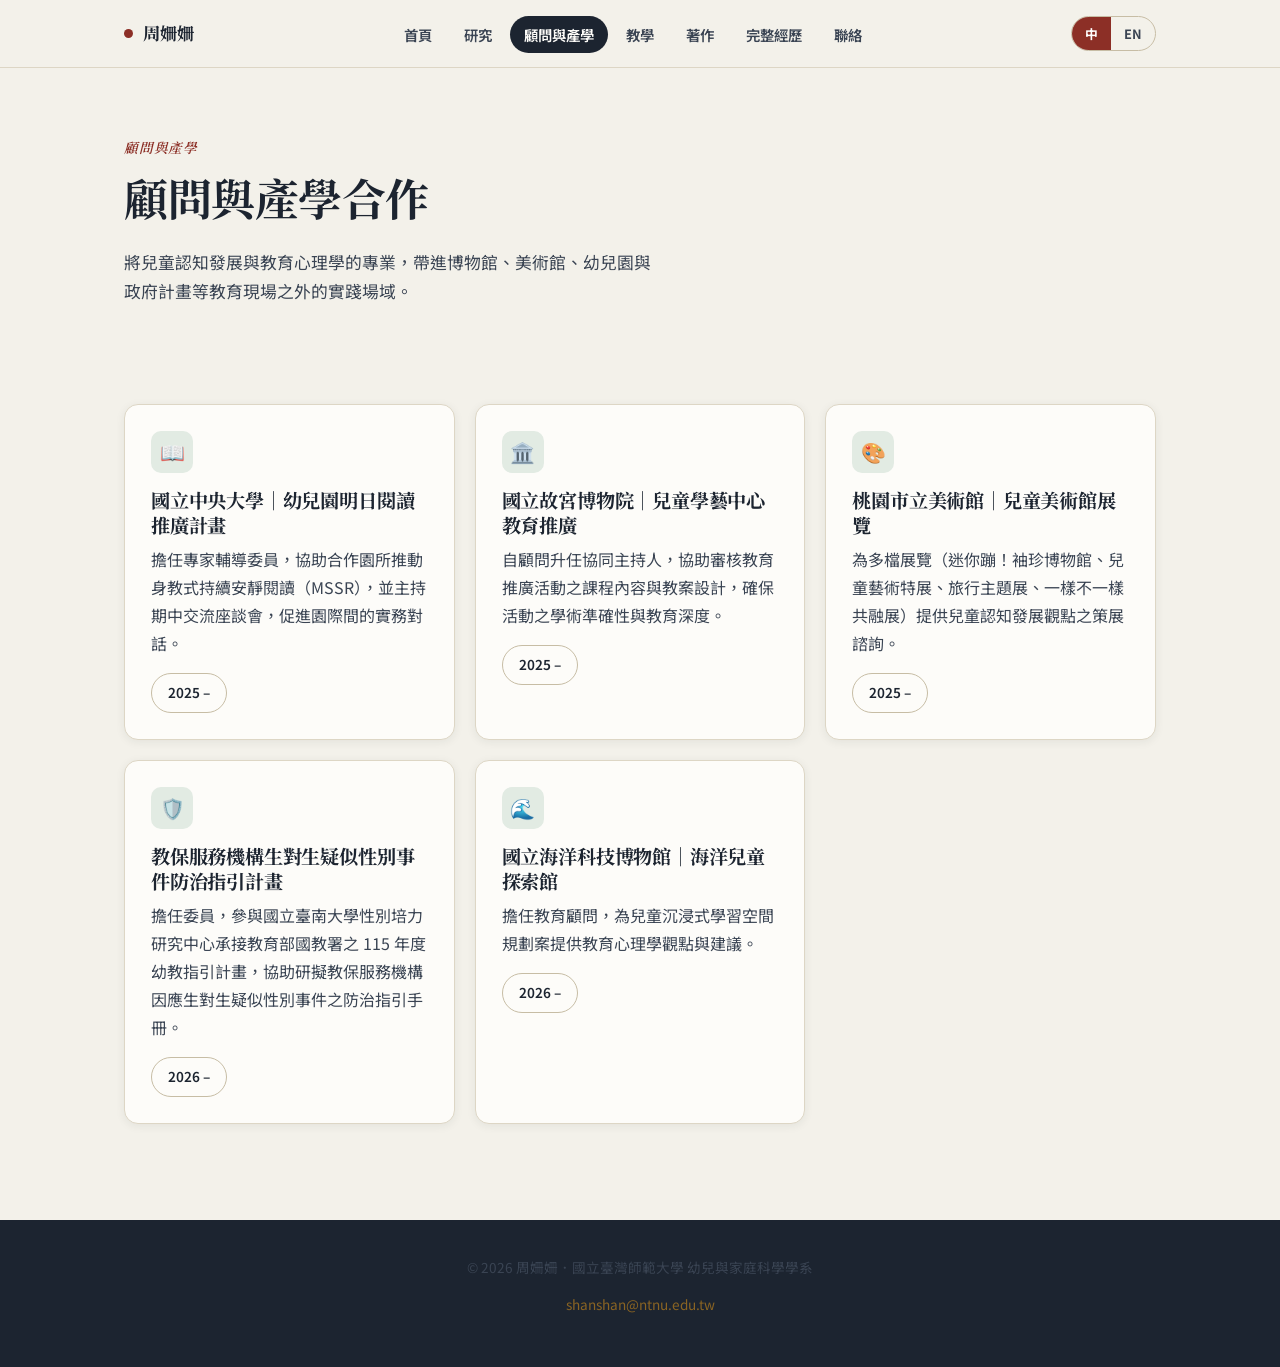
==== consulting.html @ 79ffd19d "Add Advisory & Industry page, split from Research Co-Authored-By: Claude Sonnet 5.5 <noreply@anthrop" ====
<!DOCTYPE html>
<html lang="zh-Hant" data-lang="zh">
<head>
<meta charset="UTF-8">
<meta name="viewport" content="width=device-width, initial-scale=1.0">
<title>顧問與產學｜周姍姍 Shan-Shan Chou</title>
<meta name="description" content="周姍姍的顧問與產學合作：博物館、美術館、幼兒園閱讀推廣與教育部幼教指引計畫等，將兒童認知發展專業帶入實踐場域。">
<link rel="icon" href="data:image/svg+xml,%3Csvg xmlns='http://www.w3.org/2000/svg' viewBox='0 0 100 100'%3E%3Ctext y='.9em' font-size='90'%3E%F0%9F%8C%B1%3C/text%3E%3C/svg%3E">
<link rel="preconnect" href="https://fonts.googleapis.com">
<link rel="preconnect" href="https://fonts.gstatic.com" crossorigin>
<link href="https://fonts.googleapis.com/css2?family=Noto+Sans+TC:wght@400;500;600;700&family=Noto+Serif+TC:wght@600;700&display=swap" rel="stylesheet">
<link rel="stylesheet" href="assets/css/style.css">
</head>
<body>

<header class="site-header">
  <nav class="nav">
    <a href="index.html" class="brand"><span class="dot"></span><span data-zh>周姍姍</span><span data-en>Shan-Shan Chou</span></a>
    <ul class="nav-links">
      <li><a href="index.html"><span data-zh>首頁</span><span data-en>Home</span></a></li>
      <li><a href="research.html"><span data-zh>研究</span><span data-en>Research</span></a></li>
      <li><a href="consulting.html" class="active"><span data-zh>顧問與產學</span><span data-en>Advisory</span></a></li>
      <li><a href="teaching.html"><span data-zh>教學</span><span data-en>Teaching</span></a></li>
      <li><a href="publications.html"><span data-zh>著作</span><span data-en>Publications</span></a></li>
      <li><a href="cv.html"><span data-zh>完整經歷</span><span data-en>CV</span></a></li>
      <li><a href="contact.html"><span data-zh>聯絡</span><span data-en>Contact</span></a></li>
    </ul>
    <div class="nav-right">
      <div class="lang-toggle">
        <button data-lang="zh">中</button>
        <button data-lang="en">EN</button>
      </div>
      <button class="nav-toggle" aria-label="Menu"><span></span><span></span><span></span></button>
    </div>
  </nav>
</header>

<main>

  <section class="hero" style="padding-bottom: 24px;">
    <div class="container">
      <span class="eyebrow"><span data-zh>顧問與產學</span><span data-en>Advisory &amp; Industry</span></span>
      <h1><span data-zh>顧問與產學合作</span><span data-en>Advisory &amp; Industry Partnerships</span></h1>
      <p class="hero-tagline">
        <span data-zh>將兒童認知發展與教育心理學的專業，帶進博物館、美術館、幼兒園與政府計畫等教育現場之外的實踐場域。</span>
        <span data-en>Bringing expertise in child cognitive development and educational psychology to museums, art galleries, preschools, and government projects.</span>
      </p>
    </div>
  </section>

  <section>
    <div class="container">
      <div class="grid grid-3">

        <div class="card">
          <div class="icon">📖</div>
          <h3><span data-zh>國立中央大學｜幼兒園明日閱讀推廣計畫</span><span data-en>NCU Preschool "Tomorrow Reading" Program</span></h3>
          <p><span data-zh>擔任專家輔導委員，協助合作園所推動身教式持續安靜閱讀（MSSR），並主持期中交流座談會，促進園際間的實務對話。</span><span data-en>Serving as an expert consultant guiding partner preschools in implementing Modeled Sustained Silent Reading (MSSR), and moderating mid-term exchange forums for practice-sharing across sites.</span></p>
          <div class="tags"><span class="tag" data-zh>2025 –</span><span class="tag" data-en>2025 –</span></div>
        </div>

        <div class="card">
          <div class="icon">🏛️</div>
          <h3><span data-zh>國立故宮博物院｜兒童學藝中心教育推廣</span><span data-en>National Palace Museum｜Children's Education Center</span></h3>
          <p><span data-zh>自顧問升任協同主持人，協助審核教育推廣活動之課程內容與教案設計，確保活動之學術準確性與教育深度。</span><span data-en>Advanced from advisor to co-investigator, reviewing course content and lesson design for the museum's children's outreach programs.</span></p>
          <div class="tags"><span class="tag" data-zh>2025 –</span><span class="tag" data-en>2025 –</span></div>
        </div>

        <div class="card">
          <div class="icon">🎨</div>
          <h3><span data-zh>桃園市立美術館｜兒童美術館展覽</span><span data-en>Taoyuan Children's Art Museum｜Exhibitions</span></h3>
          <p><span data-zh>為多檔展覽（迷你蹦！袖珍博物館、兒童藝術特展、旅行主題展、一樣不一樣共融展）提供兒童認知發展觀點之策展諮詢。</span><span data-en>Providing exhibition-planning advice grounded in child cognitive development across multiple exhibitions.</span></p>
          <div class="tags"><span class="tag" data-zh>2025 –</span><span class="tag" data-en>2025 –</span></div>
        </div>

        <div class="card">
          <div class="icon">🛡️</div>
          <h3><span data-zh>教保服務機構生對生疑似性別事件防治指引計畫</span><span data-en>Peer Suspected Gender-Incident Prevention Guidelines for Childcare Institutions</span></h3>
          <p><span data-zh>擔任委員，參與國立臺南大學性別培力研究中心承接教育部國教署之 115 年度幼教指引計畫，協助研擬教保服務機構因應生對生疑似性別事件之防治指引手冊。</span><span data-en>Serving as a committee member on the 2026 guidelines project, commissioned by Taiwan's K-12 Education Administration and led by the Gender Equity Empowerment Research Center at National University of Tainan, helping develop a prevention-guidelines handbook for childcare institutions responding to suspected peer-to-peer gender incidents.</span></p>
          <div class="tags"><span class="tag" data-zh>2026 –</span><span class="tag" data-en>2026 –</span></div>
        </div>

        <div class="card">
          <div class="icon">🌊</div>
          <h3><span data-zh>國立海洋科技博物館｜海洋兒童探索館</span><span data-en>National Museum of Marine Science and Technology</span></h3>
          <p><span data-zh>擔任教育顧問，為兒童沉浸式學習空間規劃案提供教育心理學觀點與建議。</span><span data-en>Serving as an education advisor for an immersive children's learning-space design project.</span></p>
          <div class="tags"><span class="tag" data-zh>2026 –</span><span class="tag" data-en>2026 –</span></div>
        </div>

      </div>
    </div>
  </section>

</main>

<footer class="site-footer">
  <div class="container">
    <p><span data-zh>© 2026 周姍姍．國立臺灣師範大學 幼兒與家庭科學學系</span><span data-en>© 2026 Shan-Shan Chou · Dept. of Human Development &amp; Family Studies, NTNU</span></p>
    <p><a href="mailto:shanshan@ntnu.edu.tw">shanshan@ntnu.edu.tw</a></p>
  </div>
</footer>

<script src="assets/js/main.js"></script>
</body>
</html>
---- assets/css/style.css ----
/* ============================================
   周姍姍 Shan-Shan Chou — Academic Site
   Palette echoes the author's existing "研究產出
   與升等追蹤儀表板" artifact: warm paper tones,
   garnet / brass / pine accents, serif display type.
   ============================================ */

:root{
  --ink: #1c2430;
  --ink-soft: #3a4453;
  --paper: #f3f1ea;
  --paper-raised: #fdfcf9;
  --rule: #ddd6c5;
  --rule-strong: #c7bda5;
  --garnet: #8c2f26;
  --garnet-soft: #f3e2df;
  --brass: #8a6423;
  --brass-soft: #f0e6d2;
  --pine: #47654f;
  --pine-soft: #e2ebe3;
  --slate: #5a6472;
  --white: #FFFFFF;

  --font-display: "Noto Serif TC", ui-serif, "Iowan Old Style", "Palatino Linotype", Palatino, Georgia, serif;
  --font-body: "Noto Sans TC", -apple-system, BlinkMacSystemFont, "PingFang TC", "Microsoft JhengHei", "Segoe UI", sans-serif;

  --radius: 10px;
  --radius-lg: 14px;
  --shadow: 0 10px 30px rgba(28, 36, 48, 0.09);
  --shadow-sm: 0 2px 10px rgba(28, 36, 48, 0.07);
  --max: 1080px;
}

@media (prefers-color-scheme: dark){
  :root{
    --ink: #eae6db;
    --ink-soft: #c3bdae;
    --paper: #14171c;
    --paper-raised: #1b1f26;
    --rule: #333a45;
    --rule-strong: #454e5c;
    --garnet: #e08a7d;
    --garnet-soft: #3a2321;
    --brass: #d9b567;
    --brass-soft: #362c17;
    --pine: #93b79c;
    --pine-soft: #1f2c22;
    --slate: #9aa4b2;
    --white: #1b1f26;
  }
}

*, *::before, *::after{ box-sizing: border-box; }

html{ scroll-behavior: smooth; }

body{
  margin: 0;
  background: var(--paper);
  color: var(--ink-soft);
  font-family: var(--font-body);
  line-height: 1.75;
  -webkit-font-smoothing: antialiased;
}

img{ max-width: 100%; display: block; }

a{ color: var(--garnet); text-decoration: none; }
a:hover{ color: var(--brass); }

h1, h2, h3, h4{
  font-family: var(--font-display);
  color: var(--ink);
  line-height: 1.32;
  margin: 0 0 0.5em;
  font-weight: 700;
  letter-spacing: -0.01em;
}

h1{ font-size: clamp(2rem, 4vw, 2.75rem); }
h2{ font-size: clamp(1.5rem, 3vw, 2rem); }
h3{ font-size: 1.2rem; }

p{ margin: 0 0 1em; color: var(--ink-soft); }

.container{
  max-width: var(--max);
  margin: 0 auto;
  padding: 0 24px;
}

.eyebrow{
  display: inline-block;
  font-family: var(--font-display);
  font-style: italic;
  font-size: 0.85rem;
  letter-spacing: 0.06em;
  color: var(--garnet);
  font-weight: 600;
  margin-bottom: 0.6em;
}

/* ---------- Language toggle logic ---------- */
[data-en]{ display: none; }
html[data-lang="en"] [data-zh]{ display: none; }
html[data-lang="en"] [data-en]{ display: block; }
html[data-lang="en"] span[data-en],
html[data-lang="en"] a[data-en]{ display: inline; }
html[data-lang="zh"] span[data-zh],
html[data-lang="zh"] a[data-zh]{ display: inline; }
html[data-lang="en"] span[data-zh],
html[data-lang="en"] a[data-zh]{ display: none; }

/* ---------- Header / Nav ---------- */
.site-header{
  position: sticky;
  top: 0;
  z-index: 100;
  background: rgba(243, 241, 234, 0.9);
  backdrop-filter: blur(8px);
  border-bottom: 1px solid var(--rule);
}
@media (prefers-color-scheme: dark){
  .site-header{ background: rgba(20, 23, 28, 0.88); }
}

.nav{
  display: flex;
  align-items: center;
  justify-content: space-between;
  padding: 16px 24px;
  max-width: var(--max);
  margin: 0 auto;
  gap: 16px;
}

.brand{
  display: flex;
  align-items: center;
  gap: 10px;
  font-family: var(--font-display);
  font-weight: 700;
  color: var(--ink);
  font-size: 1.08rem;
  white-space: nowrap;
}
.brand:hover{ color: var(--ink); }
.brand .dot{
  width: 9px; height: 9px; border-radius: 50%;
  background: var(--garnet);
  flex-shrink: 0;
}

.nav-right{
  display: flex;
  align-items: center;
  gap: 12px;
  flex-shrink: 0;
}

.nav-links{
  display: flex;
  align-items: center;
  gap: 4px;
  list-style: none;
  margin: 0; padding: 0;
  flex-wrap: wrap;
}

.nav-links a{
  padding: 8px 14px;
  border-radius: 999px;
  font-size: 0.9rem;
  font-weight: 600;
  color: var(--ink-soft);
  white-space: nowrap;
}
.nav-links a:hover, .nav-links a.active{
  background: var(--ink);
  color: var(--paper-raised);
}

.lang-toggle{
  display: flex;
  border: 1px solid var(--rule-strong);
  border-radius: 999px;
  overflow: hidden;
  flex-shrink: 0;
}
.lang-toggle button{
  border: none;
  background: transparent;
  padding: 7px 13px;
  font-size: 0.8rem;
  font-weight: 700;
  cursor: pointer;
  color: var(--ink-soft);
  font-family: var(--font-body);
}
.lang-toggle button.active{
  background: var(--garnet);
  color: var(--white);
}

.nav-toggle{
  display: none;
  background: none;
  border: none;
  cursor: pointer;
  padding: 6px;
}
.nav-toggle span{
  display: block;
  width: 22px; height: 2px;
  background: var(--ink);
  margin: 5px 0;
  border-radius: 2px;
}

/* ---------- Hero ---------- */
.hero{ padding: 64px 0 56px; }
.hero-grid{
  display: grid;
  grid-template-columns: 220px 1fr;
  gap: 48px;
  align-items: center;
}
.hero-photo{
  width: 220px; height: 220px;
  border-radius: 50%;
  overflow: hidden;
  box-shadow: var(--shadow);
  border: 6px solid var(--paper-raised);
  outline: 2px solid var(--rule);
}
.hero-photo img{ width: 100%; height: 100%; object-fit: cover; object-position: center 15%; }

.hero-name{ margin-bottom: 0.15em; }
.hero-title{
  font-size: 1.05rem;
  color: var(--ink-soft);
  font-weight: 600;
  margin-bottom: 1em;
}
.hero-tagline{ font-size: 1.05rem; max-width: 60ch; }

.hero-actions{
  display: flex;
  gap: 12px;
  margin-top: 1.4em;
  flex-wrap: wrap;
}

.btn{
  display: inline-flex;
  align-items: center;
  gap: 8px;
  padding: 11px 22px;
  border-radius: 999px;
  font-weight: 700;
  font-size: 0.9rem;
  border: 1.5px solid var(--ink);
  cursor: pointer;
  font-family: var(--font-body);
}
.btn-primary{ background: var(--ink); color: var(--paper-raised); }
.btn-primary:hover{ background: var(--garnet); border-color: var(--garnet); color: var(--white); }
.btn-ghost{ background: transparent; color: var(--ink); }
.btn-ghost:hover{ background: var(--ink); color: var(--paper-raised); }

/* ---------- Sections ---------- */
section{ padding: 56px 0; }
section.alt{ background: var(--paper-raised); }
.section-head{ max-width: 70ch; margin-bottom: 2rem; }

.tags{ display: flex; flex-wrap: wrap; gap: 10px; margin: 1rem 0 0; }
.tag{
  background: var(--paper-raised);
  color: var(--ink);
  padding: 7px 16px;
  border-radius: 999px;
  font-size: 0.85rem;
  font-weight: 600;
  border: 1px solid var(--rule-strong);
}

/* ---------- Cards / grid ---------- */
.grid{ display: grid; gap: 20px; }
.grid-3{ grid-template-columns: repeat(3, 1fr); }
.grid-2{ grid-template-columns: repeat(2, 1fr); }

.card{
  background: var(--paper-raised);
  border: 1px solid var(--rule);
  border-radius: var(--radius-lg);
  padding: 26px;
  box-shadow: var(--shadow-sm);
}
.card h3{ margin-bottom: 0.4em; }
.card .icon{
  width: 42px; height: 42px;
  border-radius: 10px;
  background: var(--pine-soft);
  display: flex; align-items: center; justify-content: center;
  font-size: 1.25rem;
  margin-bottom: 14px;
}

.stat-row{
  display: grid;
  grid-template-columns: repeat(4, 1fr);
  gap: 16px;
  margin: 2rem 0;
}
.stat{
  text-align: center;
  background: var(--paper-raised);
  border: 1px solid var(--rule);
  border-radius: var(--radius-lg);
  padding: 20px 10px;
}
.stat .num{
  font-family: var(--font-display);
  font-size: 1.9rem;
  font-weight: 700;
  color: var(--garnet);
  display: block;
}
.stat .label{ font-size: 0.8rem; color: var(--ink-soft); font-weight: 600; }

/* ---------- Timeline ---------- */
.timeline{ position: relative; padding-left: 28px; }
.timeline::before{
  content: "";
  position: absolute; left: 6px; top: 6px; bottom: 6px;
  width: 2px; background: var(--rule);
}
.tl-item{ position: relative; padding-bottom: 30px; }
.tl-item:last-child{ padding-bottom: 0; }
.tl-item::before{
  content: "";
  position: absolute; left: -28px; top: 5px;
  width: 11px; height: 11px; border-radius: 50%;
  background: var(--paper-raised);
  border: 2.5px solid var(--garnet);
}
.tl-date{
  font-family: var(--font-display);
  font-size: 0.82rem; font-weight: 700; color: var(--garnet);
  letter-spacing: 0.02em;
  margin-bottom: 2px;
}
.tl-title{ font-weight: 700; color: var(--ink); margin-bottom: 2px; }
.tl-sub{ color: var(--ink-soft); font-size: 0.94rem; }

/* ---------- Publications ---------- */
.pub-group{ margin-bottom: 2.6rem; }
.pub-group h3{
  border-bottom: 1px solid var(--rule-strong);
  padding-bottom: 10px;
  margin-bottom: 1.2rem;
}
.pub-list{ list-style: none; margin: 0; padding: 0; }
.pub-item{
  padding: 16px 0;
  border-bottom: 1px dashed var(--rule);
  display: flex;
  gap: 14px;
}
.pub-item:last-child{ border-bottom: none; }
.pub-num{
  color: var(--slate);
  font-weight: 700;
  font-family: var(--font-display);
  flex-shrink: 0;
  width: 26px;
}
.pub-badges{ margin-top: 6px; display: flex; gap: 6px; flex-wrap: wrap; }
.badge{
  font-size: 0.7rem;
  font-weight: 700;
  padding: 3px 10px;
  border-radius: 999px;
  background: var(--pine-soft);
  color: var(--pine);
}
.badge.alt{ background: var(--garnet-soft); color: var(--garnet); }
.badge.gold{ background: var(--brass-soft); color: var(--brass); }
.badge.outline{ background: transparent; border: 1px solid var(--rule-strong); color: var(--ink-soft); }

/* ---------- Tables ---------- */
table{
  width: 100%;
  border-collapse: collapse;
  background: var(--paper-raised);
  border: 1px solid var(--rule);
  border-radius: var(--radius-lg);
  overflow: hidden;
  box-shadow: var(--shadow-sm);
}
th, td{
  padding: 12px 16px;
  text-align: left;
  border-bottom: 1px solid var(--rule);
  font-size: 0.94rem;
}
th{
  background: var(--paper);
  color: var(--ink);
  font-family: var(--font-display);
  font-weight: 700;
  font-size: 0.82rem;
  letter-spacing: 0.04em;
  text-transform: uppercase;
}
tr:last-child td{ border-bottom: none; }

/* ---------- Bio / prose ---------- */
.prose{ max-width: 72ch; }
.prose p{ margin-bottom: 1.1em; }

.pull-quote{
  border-left: 3px solid var(--garnet);
  padding: 4px 0 4px 20px;
  font-style: italic;
  color: var(--ink);
  font-family: var(--font-display);
  font-size: 1.1rem;
  margin: 1.6rem 0;
}

/* ---------- Contact ---------- */
.contact-grid{ display: grid; grid-template-columns: 1fr 1fr; gap: 20px; }
.contact-item{
  display: flex;
  gap: 14px;
  align-items: flex-start;
  background: var(--paper-raised);
  border: 1px solid var(--rule);
  border-radius: var(--radius-lg);
  padding: 20px;
}
.contact-item .icon{
  width: 40px; height: 40px;
  border-radius: 10px;
  background: var(--garnet-soft);
  display: flex; align-items: center; justify-content: center;
  flex-shrink: 0;
  font-size: 1.1rem;
}
.contact-item h3{ font-size: 1rem; margin-bottom: 2px; }
.contact-item p{ margin: 0; font-size: 0.92rem; }

/* ---------- Footer ---------- */
.site-footer{
  background: var(--ink);
  color: rgba(243, 241, 234, 0.72);
  padding: 36px 0;
  margin-top: 40px;
  text-align: center;
  font-size: 0.85rem;
}
.site-footer a{ color: var(--brass); }

/* ---------- Utility ---------- */
.center{ text-align: center; }
.mt-0{ margin-top: 0; }

/* ---------- Responsive ---------- */
@media (max-width: 860px){
  .grid-3{ grid-template-columns: 1fr; }
  .grid-2{ grid-template-columns: 1fr; }
  .stat-row{ grid-template-columns: repeat(2, 1fr); }
  .contact-grid{ grid-template-columns: 1fr; }
  .hero-grid{ grid-template-columns: 1fr; text-align: center; justify-items: center; }
}

@media (max-width: 720px){
  .nav-toggle{ display: block; }
  .nav-links{
    display: none;
    position: absolute;
    top: 100%; left: 0; right: 0;
    background: var(--paper);
    flex-direction: column;
    align-items: stretch;
    padding: 12px 24px 20px;
    border-bottom: 1px solid var(--rule);
    box-shadow: var(--shadow);
  }
  .nav-links.open{ display: flex; }
  .nav-links a{ padding: 12px 14px; }
  .hero-photo{ width: 170px; height: 170px; }
}
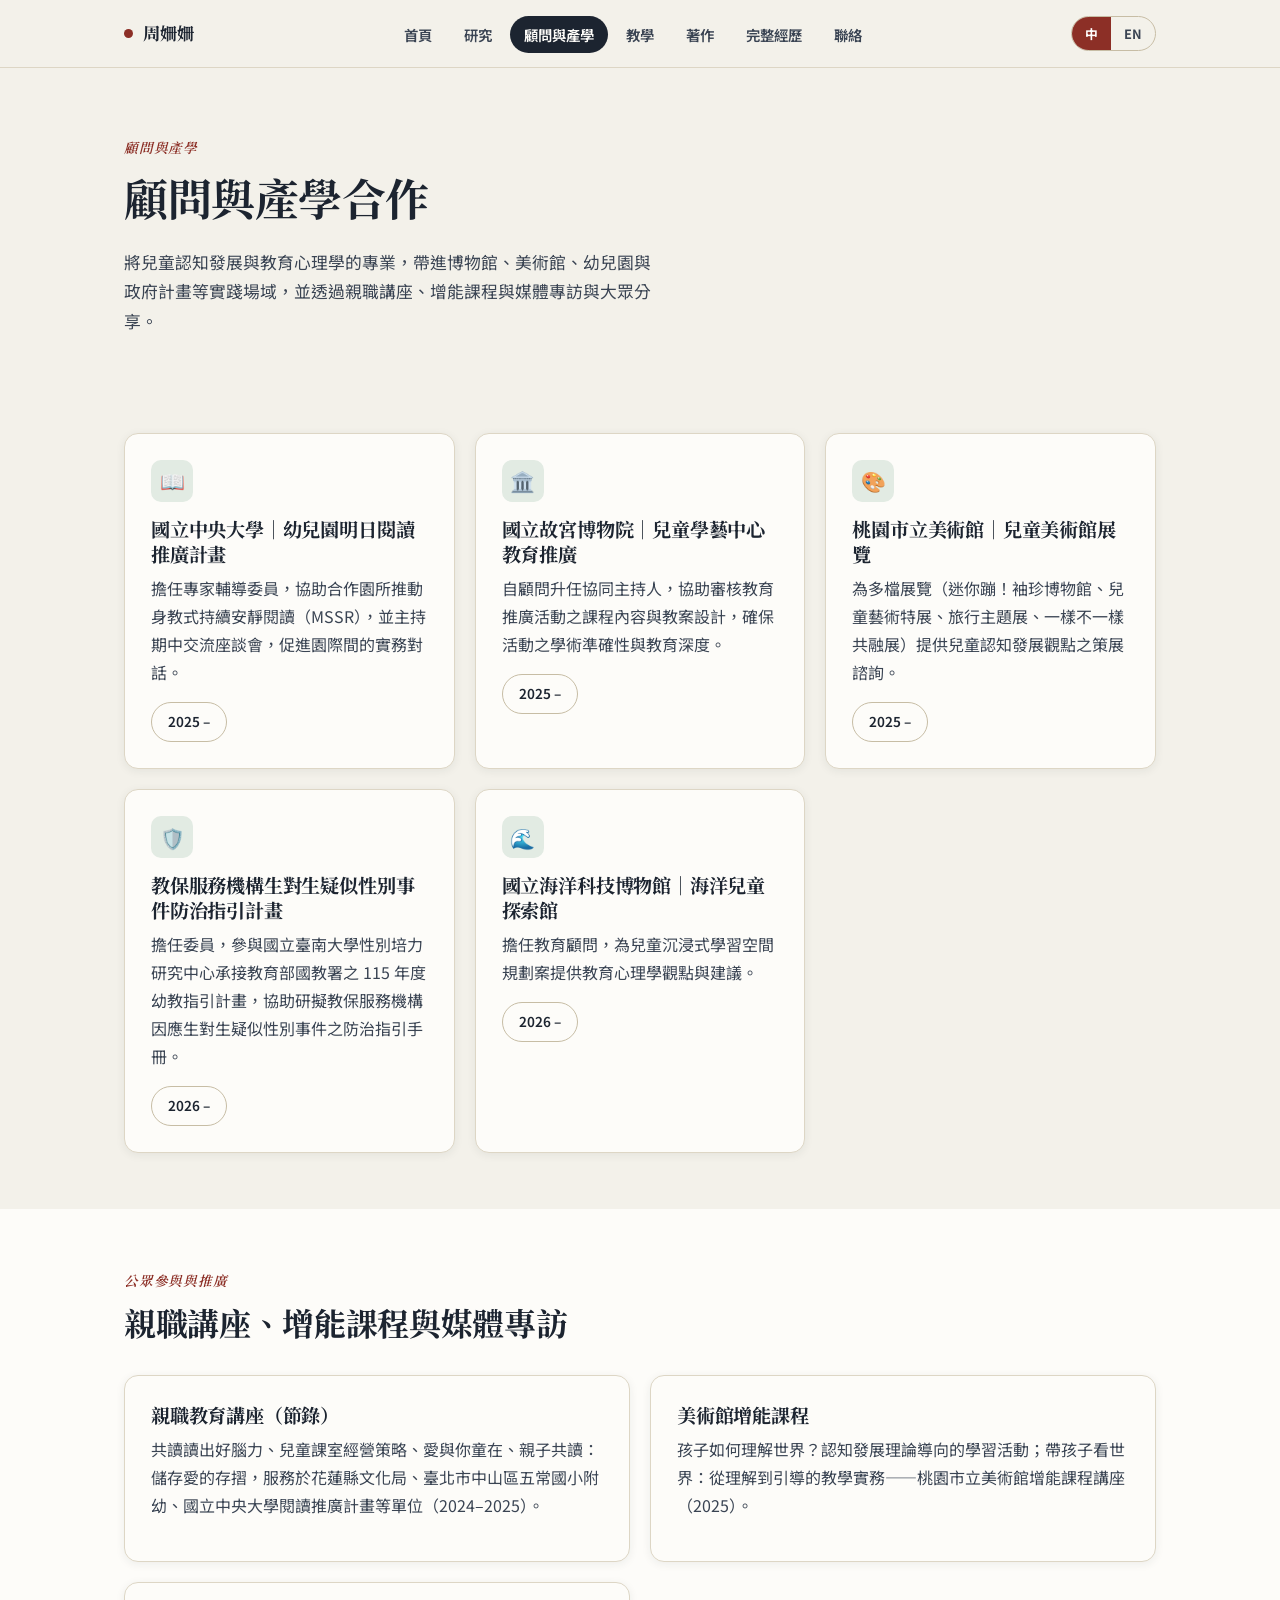
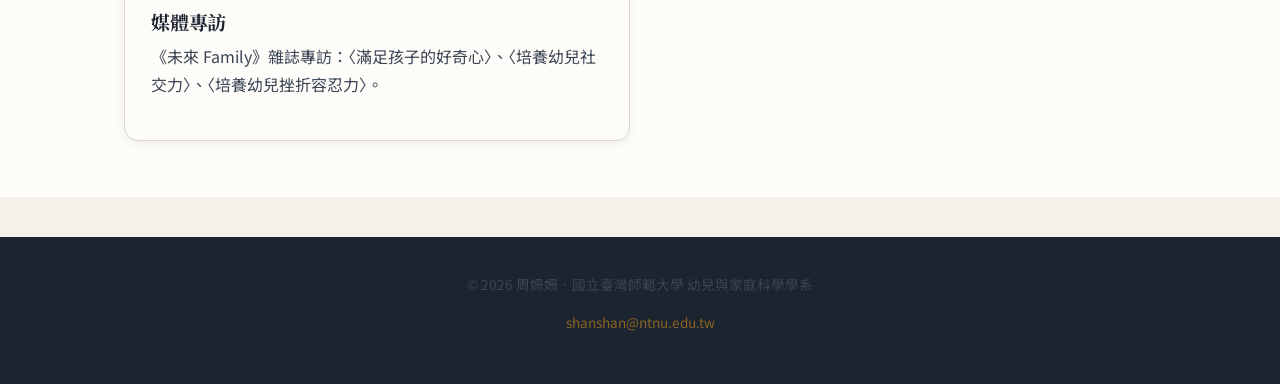
==== commit c833d98e: "Move public engagement section to Advisory page Co-Authored-By: Claude Sonnet 5.5 <noreply@anthropic" ====
--- a/consulting.html
+++ b/consulting.html
@@ -42,8 +42,8 @@
       <span class="eyebrow"><span data-zh>顧問與產學</span><span data-en>Advisory &amp; Industry</span></span>
       <h1><span data-zh>顧問與產學合作</span><span data-en>Advisory &amp; Industry Partnerships</span></h1>
       <p class="hero-tagline">
-        <span data-zh>將兒童認知發展與教育心理學的專業，帶進博物館、美術館、幼兒園與政府計畫等教育現場之外的實踐場域。</span>
-        <span data-en>Bringing expertise in child cognitive development and educational psychology to museums, art galleries, preschools, and government projects.</span>
+        <span data-zh>將兒童認知發展與教育心理學的專業，帶進博物館、美術館、幼兒園與政府計畫等實踐場域，並透過親職講座、增能課程與媒體專訪與大眾分享。</span>
+        <span data-en>Bringing expertise in child cognitive development and educational psychology to museums, art galleries, preschools, and government projects, and sharing it with the public through talks, workshops, and media.</span>
       </p>
     </div>
   </section>
@@ -91,6 +91,32 @@
     </div>
   </section>
 
+  <section class="alt">
+    <div class="container">
+      <div class="section-head">
+        <span class="eyebrow"><span data-zh>公眾參與與推廣</span><span data-en>Public Engagement</span></span>
+        <h2><span data-zh>親職講座、增能課程與媒體專訪</span><span data-en>Parenting Talks, Workshops &amp; Media</span></h2>
+      </div>
+      <div class="grid grid-2">
+        <div class="card">
+          <h3><span data-zh>親職教育講座（節錄）</span><span data-en>Selected Parenting Talks</span></h3>
+          <p data-zh>共讀讀出好腦力、兒童課室經營策略、愛與你童在、親子共讀：儲存愛的存摺，服務於花蓮縣文化局、臺北市中山區五常國小附幼、國立中央大學閱讀推廣計畫等單位（2024–2025）。</p>
+          <p data-en>Talks including <em>Reading Together, Growing Brainpower</em>, <em>Classroom Management for Children</em>, and <em>Co-Reading: Building a Bank of Love</em>, delivered for the Hualien County Cultural Affairs Bureau, Wu-Chang Elementary's affiliated kindergarten, and National Central University's reading-promotion program (2024–2025).</p>
+        </div>
+        <div class="card">
+          <h3><span data-zh>美術館增能課程</span><span data-en>Museum Education Workshops</span></h3>
+          <p data-zh>孩子如何理解世界？認知發展理論導向的學習活動；帶孩子看世界：從理解到引導的教學實務——桃園市立美術館增能課程講座（2025）。</p>
+          <p data-en><em>How Do Children Understand the World?</em> and <em>Guiding Children to See the World</em> — professional-development lectures for the Taoyuan Museum of Fine Arts (2025).</p>
+        </div>
+        <div class="card">
+          <h3><span data-zh>媒體專訪</span><span data-en>Media Interviews</span></h3>
+          <p data-zh>《未來 Family》雜誌專訪：〈滿足孩子的好奇心〉、〈培養幼兒社交力〉、〈培養幼兒挫折容忍力〉。</p>
+          <p data-en>Featured in <em>Common Wealth Parenting (Future Family)</em> magazine on nurturing children's curiosity, social skills, and frustration tolerance.</p>
+        </div>
+      </div>
+    </div>
+  </section>
+
 </main>
 
 <footer class="site-footer">
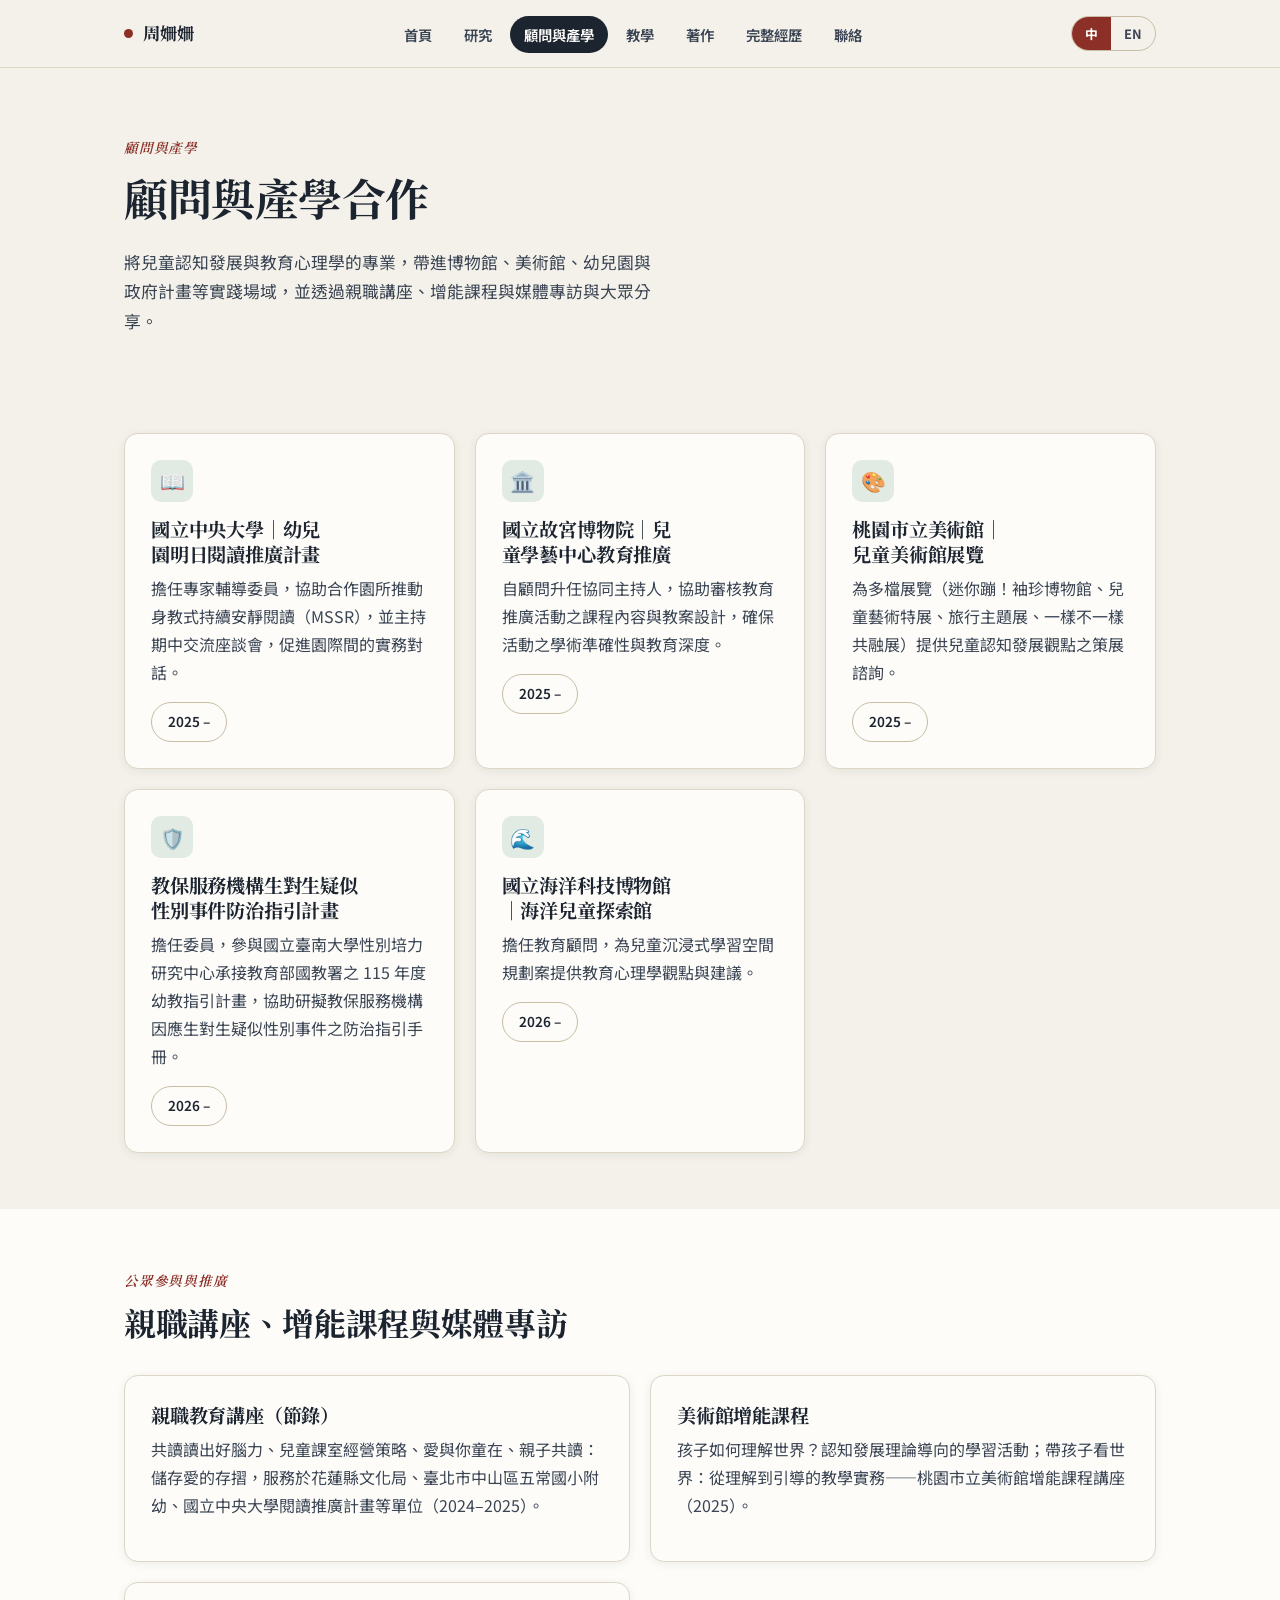
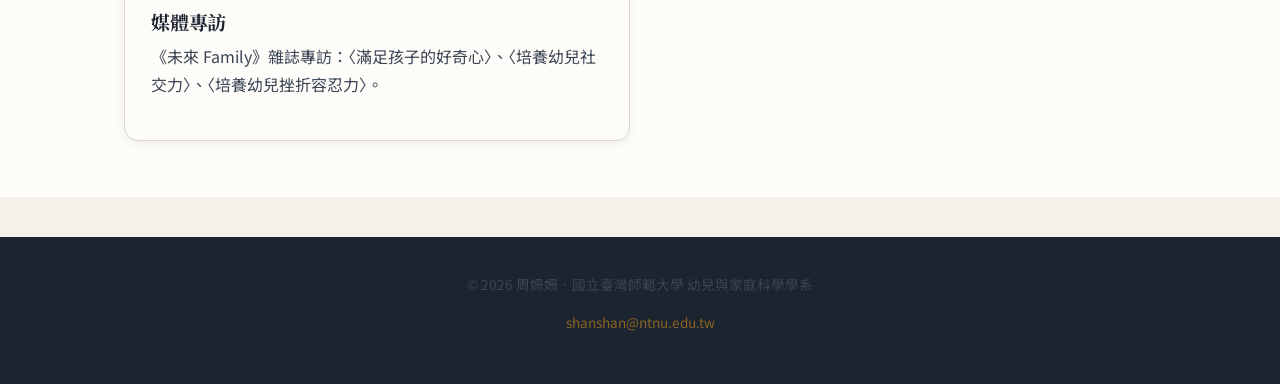
==== commit e75c38a1: "Polish About heading layout Co-Authored-By: Claude Sonnet 5.5 <noreply@anthropic.com>" ====
--- a/consulting.html
+++ b/consulting.html
@@ -9,7 +9,7 @@
 <link rel="preconnect" href="https://fonts.googleapis.com">
 <link rel="preconnect" href="https://fonts.gstatic.com" crossorigin>
 <link href="https://fonts.googleapis.com/css2?family=Noto+Sans+TC:wght@400;500;600;700&family=Noto+Serif+TC:wght@600;700&display=swap" rel="stylesheet">
-<link rel="stylesheet" href="assets/css/style.css">
+<link rel="stylesheet" href="assets/css/style.css?v=4">
 </head>
 <body>
 
@@ -126,6 +126,6 @@
   </div>
 </footer>
 
-<script src="assets/js/main.js"></script>
+<script src="assets/js/main.js?v=2"></script>
 </body>
 </html>
--- a/assets/css/style.css
+++ b/assets/css/style.css
@@ -492,3 +492,342 @@
   .nav-links a{ padding: 12px 14px; }
   .hero-photo{ width: 170px; height: 170px; }
 }
+
+/* ============================================
+   Homepage redesign
+   ============================================ */
+
+/* ---------- Reveal on scroll ---------- */
+html.js .reveal{
+  opacity: 0;
+  transform: translateY(22px);
+  transition: opacity .7s ease, transform .7s cubic-bezier(.2,.7,.2,1);
+}
+html.js .reveal.in{ opacity: 1; transform: none; }
+html.js .home-hero-text .reveal:nth-child(2){ transition-delay: .08s; }
+html.js .home-hero-text .reveal:nth-child(3){ transition-delay: .16s; }
+html.js .home-hero-text .reveal:nth-child(4){ transition-delay: .24s; }
+html.js .home-hero-text .reveal:nth-child(5){ transition-delay: .32s; }
+html.js .home-hero-text .reveal:nth-child(6){ transition-delay: .40s; }
+@media (prefers-reduced-motion: reduce){
+  html.js .reveal{ opacity: 1; transform: none; transition: none; }
+  .float-chip, .blob{ animation: none !important; }
+}
+
+/* ---------- Hero ---------- */
+.home-hero{
+  position: relative;
+  overflow: hidden;
+  padding: 72px 0 88px;
+  background:
+    radial-gradient(900px 500px at 85% 10%, var(--brass-soft), transparent 60%),
+    radial-gradient(700px 480px at 5% 90%, var(--pine-soft), transparent 60%),
+    var(--paper);
+}
+.blob{
+  position: absolute;
+  border-radius: 50%;
+  filter: blur(60px);
+  opacity: .55;
+  pointer-events: none;
+  animation: drift 16s ease-in-out infinite alternate;
+}
+.blob.b1{ width: 320px; height: 320px; background: var(--garnet-soft); top: -80px; right: 8%; }
+.blob.b2{ width: 240px; height: 240px; background: var(--pine-soft); bottom: -60px; left: 30%; animation-delay: -6s; }
+.blob.b3{ width: 180px; height: 180px; background: var(--brass-soft); top: 40%; left: -40px; animation-delay: -11s; }
+@keyframes drift{
+  from{ transform: translate(0,0) scale(1); }
+  to{ transform: translate(24px,-18px) scale(1.08); }
+}
+
+.home-hero-grid{
+  position: relative;
+  display: grid;
+  grid-template-columns: 1.15fr .85fr;
+  gap: 56px;
+  align-items: center;
+}
+.pill{
+  display: inline-block;
+  padding: 6px 16px;
+  border-radius: 999px;
+  background: var(--paper-raised);
+  border: 1px solid var(--rule-strong);
+  font-size: .82rem;
+  font-weight: 600;
+  color: var(--ink-soft);
+  margin-bottom: 18px;
+}
+.home-name{
+  font-size: clamp(1.1rem, 2vw, 1.3rem);
+  color: var(--garnet);
+  letter-spacing: .12em;
+  margin: 0 0 6px;
+}
+.home-hook{
+  font-family: var(--font-display);
+  font-weight: 700;
+  font-size: clamp(2.2rem, 5.2vw, 3.6rem);
+  line-height: 1.25;
+  letter-spacing: -.01em;
+  color: var(--ink);
+  margin: 0 0 18px;
+}
+.home-hook mark{
+  background: linear-gradient(transparent 62%, var(--brass-soft) 62%, var(--brass-soft) 92%, transparent 92%);
+  color: var(--garnet);
+  padding: 0 .08em;
+}
+html[data-lang="en"] .home-hook{ font-size: clamp(2rem, 4.4vw, 3.1rem); }
+.home-title{
+  font-weight: 700;
+  color: var(--ink);
+  margin-bottom: .6em;
+}
+.home-tagline{ font-size: 1.05rem; max-width: 56ch; }
+
+.home-hero-visual{
+  position: relative;
+  justify-self: center;
+  width: min(100%, 360px);
+  aspect-ratio: 1;
+}
+.photo-frame{
+  position: absolute; inset: 0;
+  border-radius: 46% 54% 52% 48% / 52% 46% 54% 48%;
+  overflow: hidden;
+  border: 7px solid var(--paper-raised);
+  box-shadow: var(--shadow);
+  z-index: 2;
+}
+.photo-frame img{ width: 100%; height: 100%; object-fit: cover; object-position: center 15%; }
+.home-hero-visual::before,
+.home-hero-visual::after{
+  content: "";
+  position: absolute;
+  border-radius: 50%;
+  z-index: 1;
+}
+.home-hero-visual::before{
+  width: 78%; height: 78%;
+  background: var(--garnet-soft);
+  right: -9%; bottom: -8%;
+}
+.home-hero-visual::after{
+  width: 44%; height: 44%;
+  background: var(--brass-soft);
+  left: -10%; top: -6%;
+}
+.float-chip{
+  position: absolute;
+  z-index: 3;
+  background: var(--paper-raised);
+  border: 1px solid var(--rule);
+  box-shadow: var(--shadow);
+  padding: 8px 16px;
+  border-radius: 999px;
+  font-weight: 700;
+  font-size: .85rem;
+  color: var(--ink);
+  white-space: nowrap;
+  animation: bob 5s ease-in-out infinite alternate;
+}
+.float-chip.c1{ top: 6%; right: -8%; }
+.float-chip.c2{ bottom: 22%; left: -14%; animation-delay: -1.6s; }
+.float-chip.c3{ bottom: -2%; right: 6%; animation-delay: -3.2s; }
+@keyframes bob{
+  from{ transform: translateY(0); }
+  to{ transform: translateY(-9px); }
+}
+
+.btn-cta{
+  background: #fff;
+  color: #8c2f26;
+  border-color: #fff;
+}
+.btn-cta:hover{ background: #f3e2df; color: #8c2f26; border-color: #f3e2df; }
+
+/* ---------- Stats band ---------- */
+.stats-band{ padding: 0; margin-top: -44px; position: relative; z-index: 4; background: transparent; }
+.stats-band .stat-row{ margin: 0; }
+.stats-band .stat{
+  box-shadow: var(--shadow);
+  padding: 24px 10px;
+  transition: transform .25s ease;
+}
+.stats-band .stat:hover{ transform: translateY(-4px); }
+.stats-band .stat .num{ font-size: 2.3rem; }
+
+/* ---------- Section headings ---------- */
+.center{ text-align: center; }
+.center .eyebrow{ display: block; }
+.center h2{ max-width: 24ch; margin-left: auto; margin-right: auto; }
+.tags-center{ justify-content: center; }
+section .center + .grid,
+section .center + .journey{ margin-top: 2.2rem; }
+
+/* ---------- Two tracks ---------- */
+.track-grid{ margin-top: 2.2rem; }
+.track{
+  display: block;
+  border-radius: 22px;
+  padding: 34px 32px 30px;
+  border: 1px solid var(--rule);
+  color: var(--ink-soft);
+  transition: transform .3s ease, box-shadow .3s ease;
+}
+.track:hover{ transform: translateY(-6px); box-shadow: var(--shadow); color: var(--ink-soft); }
+.track-a{ background: linear-gradient(160deg, var(--garnet-soft), var(--paper-raised) 75%); }
+.track-b{ background: linear-gradient(160deg, var(--pine-soft), var(--paper-raised) 75%); }
+.track-icon{
+  width: 64px; height: 64px;
+  border-radius: 20px;
+  background: var(--paper-raised);
+  box-shadow: var(--shadow-sm);
+  display: flex; align-items: center; justify-content: center;
+  font-size: 2rem;
+  margin-bottom: 18px;
+}
+.track h3{ font-size: 1.45rem; }
+.track-more{ display: inline-block; margin-top: .4em; font-weight: 700; color: var(--garnet); }
+.track:hover .track-more{ color: var(--brass); }
+
+/* ---------- Journey ---------- */
+.journey{
+  list-style: none;
+  margin: 2.2rem 0 0;
+  padding: 0;
+  display: grid;
+  grid-template-columns: repeat(4, 1fr);
+  gap: 20px;
+  position: relative;
+}
+.journey::before{
+  content: "";
+  position: absolute;
+  top: 27px; left: 12%; right: 12%;
+  border-top: 2px dashed var(--rule-strong);
+}
+.journey li{
+  position: relative;
+  display: flex; flex-direction: column; align-items: center;
+  text-align: center;
+  gap: 4px;
+}
+.j-dot{
+  width: 56px; height: 56px;
+  border-radius: 50%;
+  background: var(--paper);
+  border: 2px solid var(--garnet);
+  display: flex; align-items: center; justify-content: center;
+  font-size: 1.5rem;
+  margin-bottom: 8px;
+  position: relative; z-index: 1;
+}
+.j-when{
+  font-family: var(--font-display);
+  font-weight: 700;
+  font-size: .85rem;
+  color: var(--garnet);
+}
+.journey li strong{
+  font-family: var(--font-display);
+  font-size: 1.1rem;
+  color: var(--ink);
+}
+.j-desc{ font-size: .9rem; color: var(--ink-soft); max-width: 22ch; }
+
+/* ---------- About ---------- */
+.about-grid{
+  display: grid;
+  grid-template-columns: .8fr 1.2fr;
+  gap: 56px;
+  align-items: start;
+}
+.about-grid .pull-quote{ margin-top: 1.4rem; }
+details.more summary{
+  cursor: pointer;
+  list-style: none;
+  display: inline-block;
+  padding: 9px 20px;
+  border-radius: 999px;
+  border: 1.5px solid var(--ink);
+  font-weight: 700;
+  font-size: .9rem;
+  color: var(--ink);
+  margin: 4px 0 18px;
+  transition: background .2s, color .2s;
+}
+details.more summary::-webkit-details-marker{ display: none; }
+details.more summary:hover{ background: var(--ink); color: var(--paper-raised); }
+details.more summary::after{ content: " ▾"; }
+details.more[open] summary::after{ content: " ▴"; }
+
+/* ---------- Explore cards ---------- */
+.explore-grid{ margin-top: 2.2rem; }
+.explore{
+  position: relative;
+  display: block;
+  color: var(--ink-soft);
+  transition: transform .25s ease, box-shadow .25s ease, border-color .25s ease;
+}
+.explore:hover{
+  transform: translateY(-5px);
+  box-shadow: var(--shadow);
+  border-color: var(--garnet);
+  color: var(--ink-soft);
+}
+.explore .arrow{
+  position: absolute;
+  right: 22px; bottom: 18px;
+  font-weight: 700;
+  color: var(--garnet);
+  transition: transform .25s ease;
+}
+.explore:hover .arrow{ transform: translateX(5px); }
+.ic-garnet{ background: var(--garnet-soft) !important; }
+.ic-pine{ background: var(--pine-soft) !important; }
+.ic-brass{ background: var(--brass-soft) !important; }
+
+/* ---------- CTA band ---------- */
+.cta-band{
+  background:
+    radial-gradient(600px 300px at 90% 0%, rgba(255,255,255,.12), transparent 60%),
+    #8c2f26;
+  padding: 72px 0;
+  margin-bottom: -40px;
+}
+.cta-band h2{ color: #fff; max-width: 28ch; }
+.cta-band p{ color: rgba(255,255,255,.85); margin-bottom: 1.4em; }
+
+/* ---------- Homepage responsive ---------- */
+@media (max-width: 860px){
+  .home-hero{ padding: 48px 0 72px; }
+  .home-hero-grid{ grid-template-columns: 1fr; gap: 40px; }
+  .home-hero-visual{ order: -1; width: min(70%, 280px); }
+  .float-chip.c1{ right: -14%; }
+  .float-chip.c2{ left: -18%; }
+  .journey{ grid-template-columns: repeat(2, 1fr); row-gap: 32px; }
+  .journey::before{ display: none; }
+  .about-grid{ grid-template-columns: 1fr; gap: 24px; }
+}
+@media (max-width: 480px){
+  .journey{ grid-template-columns: 1fr; }
+  .float-chip{ font-size: .78rem; padding: 6px 12px; }
+  .stats-band{ margin-top: -32px; }
+}
+
+/* About title */
+.about-title{
+  font-size: clamp(1.9rem, 3.6vw, 2.5rem);
+  line-height: 1.35;
+  margin-bottom: .6em;
+}
+.about-title br{ display: block; content: ""; }
+.about-grid .pull-quote{
+  font-size: 1rem;
+  line-height: 1.7;
+  margin-top: 1.2rem;
+  text-wrap: balance;
+}
+h1, h2, h3{ text-wrap: balance; }
